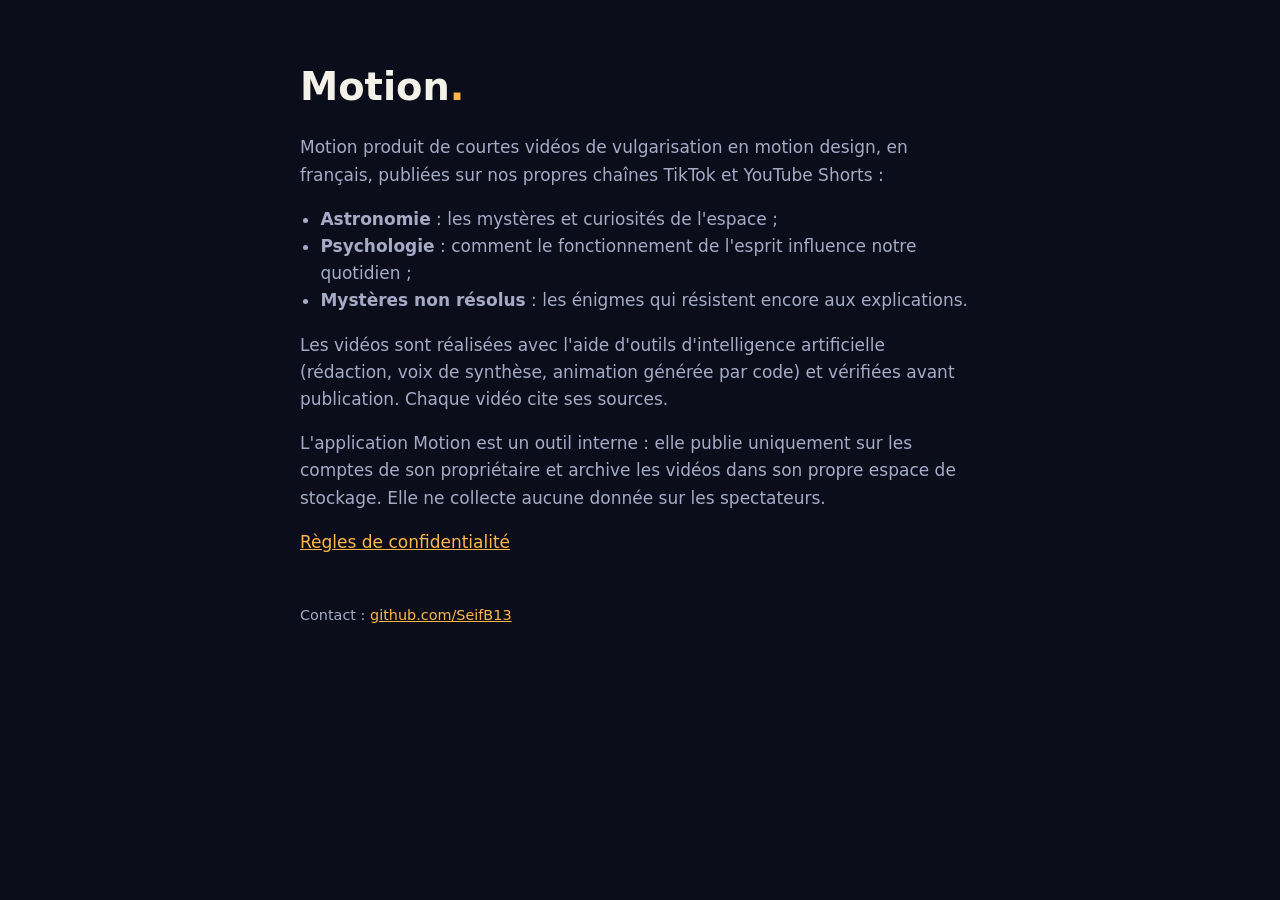
==== index.html @ 29171feb "Pages d'accueil et de confidentialité de Motion Co-Authored-By: Claude Opus 5.5 <noreply@anthropic.c" ====
<!doctype html>
<html lang="fr">
<head>
  <meta charset="utf-8">
  <meta name="viewport" content="width=device-width, initial-scale=1">
  <title>Motion</title>
  <meta name="description" content="Motion — chaînes de vulgarisation en motion design : astronomie, psychologie, mystères.">
  <style>
    :root { --bg: #0b0e1a; --ink: #f4f1e8; --dim: #a5abc7; --accent: #ffb547; }
    * { box-sizing: border-box; }
    body { margin: 0; background: var(--bg); color: var(--ink); font: 17px/1.6 system-ui, -apple-system, "Segoe UI", sans-serif; }
    main { max-width: 720px; margin: 0 auto; padding: 56px 20px; }
    h1 { font-size: 2.4rem; margin: 0 0 8px; }
    h1 span { color: var(--accent); }
    p, li { color: var(--dim); }
    ul { padding-left: 1.2em; }
    a { color: var(--accent); }
    footer { margin-top: 48px; font-size: .9rem; color: var(--dim); }
  </style>
</head>
<body>
  <main>
    <h1>Motion<span>.</span></h1>
    <p>Motion produit de courtes vidéos de vulgarisation en motion design, en français, publiées sur nos propres chaînes TikTok et YouTube Shorts :</p>
    <ul>
      <li><strong>Astronomie</strong> : les mystères et curiosités de l'espace ;</li>
      <li><strong>Psychologie</strong> : comment le fonctionnement de l'esprit influence notre quotidien ;</li>
      <li><strong>Mystères non résolus</strong> : les énigmes qui résistent encore aux explications.</li>
    </ul>
    <p>Les vidéos sont réalisées avec l'aide d'outils d'intelligence artificielle (rédaction, voix de synthèse, animation générée par code) et vérifiées avant publication. Chaque vidéo cite ses sources.</p>
    <p>L'application Motion est un outil interne : elle publie uniquement sur les comptes de son propriétaire et archive les vidéos dans son propre espace de stockage. Elle ne collecte aucune donnée sur les spectateurs.</p>
    <p><a href="confidentialite.html">Règles de confidentialité</a></p>
    <footer>Contact : <a href="https://github.com/SeifB13">github.com/SeifB13</a></footer>
  </main>
</body>
</html>
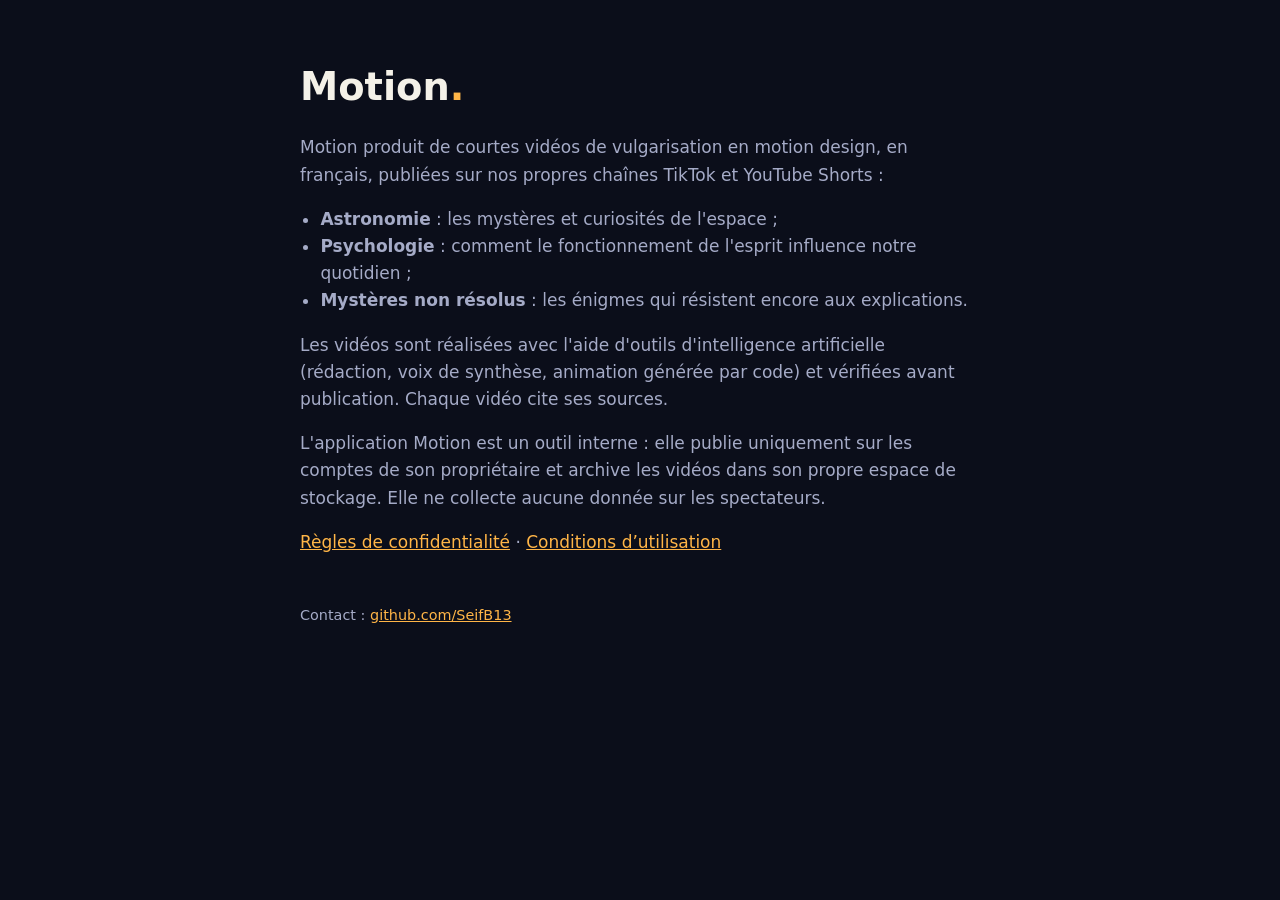
==== commit a912bd1f: "Page des conditions d'utilisation Co-Authored-By: Claude Opus 5.5 <noreply@anthropic.com>" ====
--- a/index.html
+++ b/index.html
@@ -29,7 +29,7 @@
     </ul>
     <p>Les vidéos sont réalisées avec l'aide d'outils d'intelligence artificielle (rédaction, voix de synthèse, animation générée par code) et vérifiées avant publication. Chaque vidéo cite ses sources.</p>
     <p>L'application Motion est un outil interne : elle publie uniquement sur les comptes de son propriétaire et archive les vidéos dans son propre espace de stockage. Elle ne collecte aucune donnée sur les spectateurs.</p>
-    <p><a href="confidentialite.html">Règles de confidentialité</a></p>
+    <p><a href="confidentialite.html">Règles de confidentialité</a> · <a href="conditions.html">Conditions d’utilisation</a></p>
     <footer>Contact : <a href="https://github.com/SeifB13">github.com/SeifB13</a></footer>
   </main>
 </body>
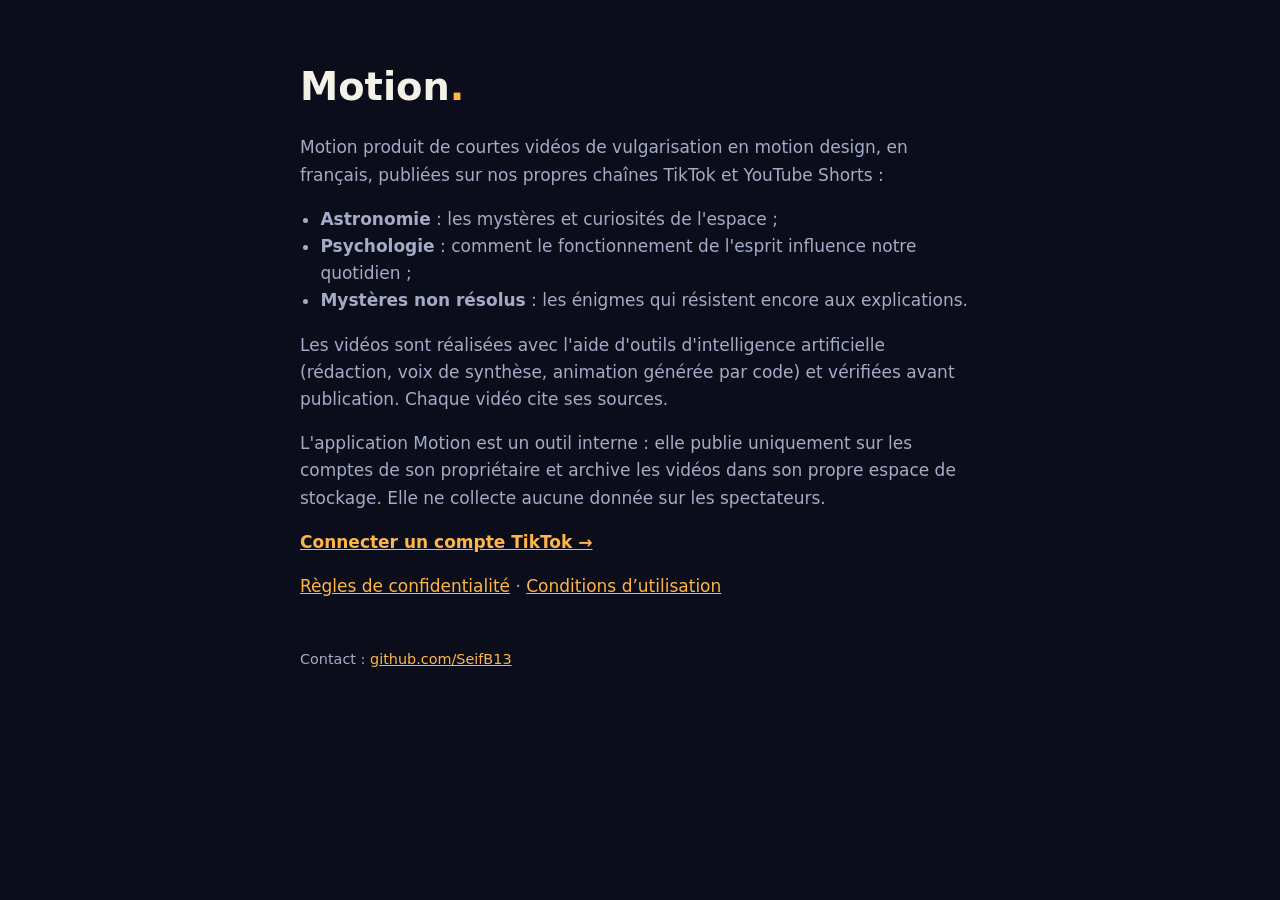
==== commit 135544ea: "Page de connexion des comptes TikTok" ====
--- a/index.html
+++ b/index.html
@@ -29,6 +29,7 @@
     </ul>
     <p>Les vidéos sont réalisées avec l'aide d'outils d'intelligence artificielle (rédaction, voix de synthèse, animation générée par code) et vérifiées avant publication. Chaque vidéo cite ses sources.</p>
     <p>L'application Motion est un outil interne : elle publie uniquement sur les comptes de son propriétaire et archive les vidéos dans son propre espace de stockage. Elle ne collecte aucune donnée sur les spectateurs.</p>
+    <p><a href="connexion.html"><strong>Connecter un compte TikTok →</strong></a></p>
     <p><a href="confidentialite.html">Règles de confidentialité</a> · <a href="conditions.html">Conditions d’utilisation</a></p>
     <footer>Contact : <a href="https://github.com/SeifB13">github.com/SeifB13</a></footer>
   </main>
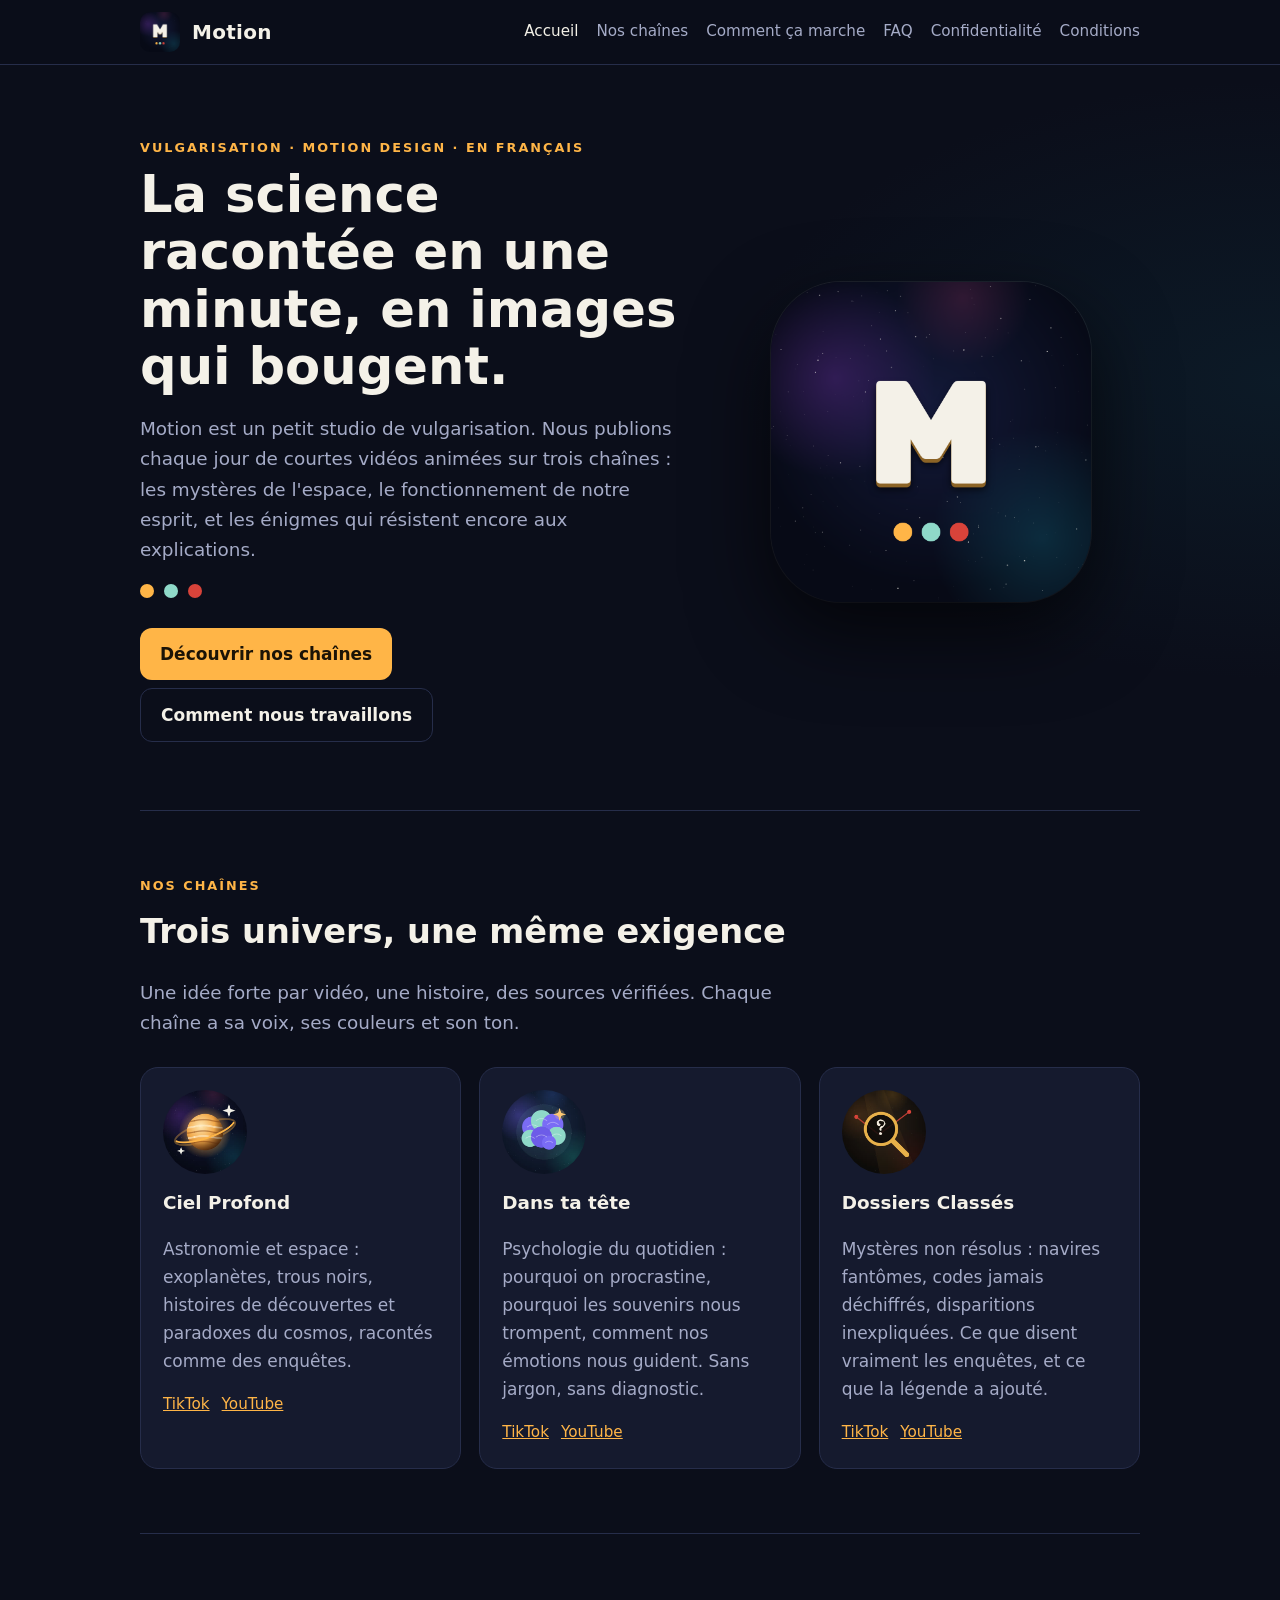
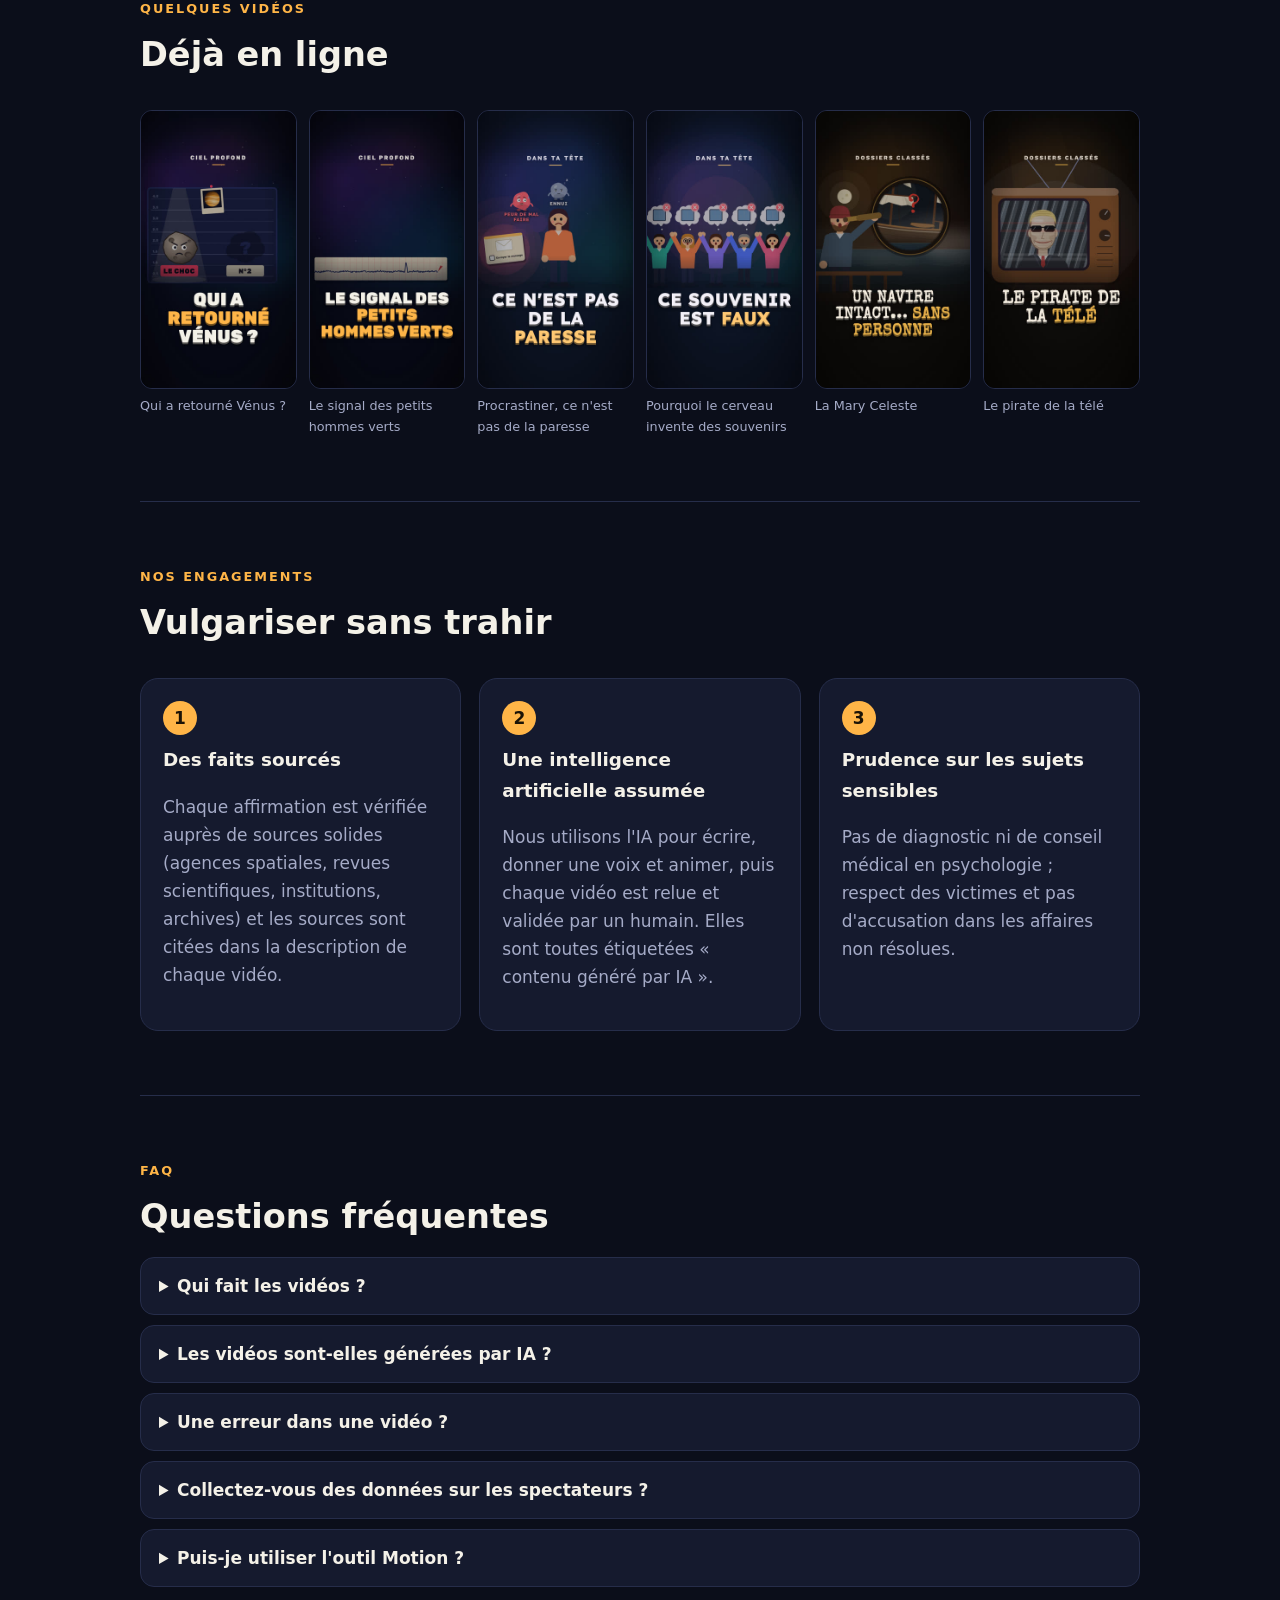
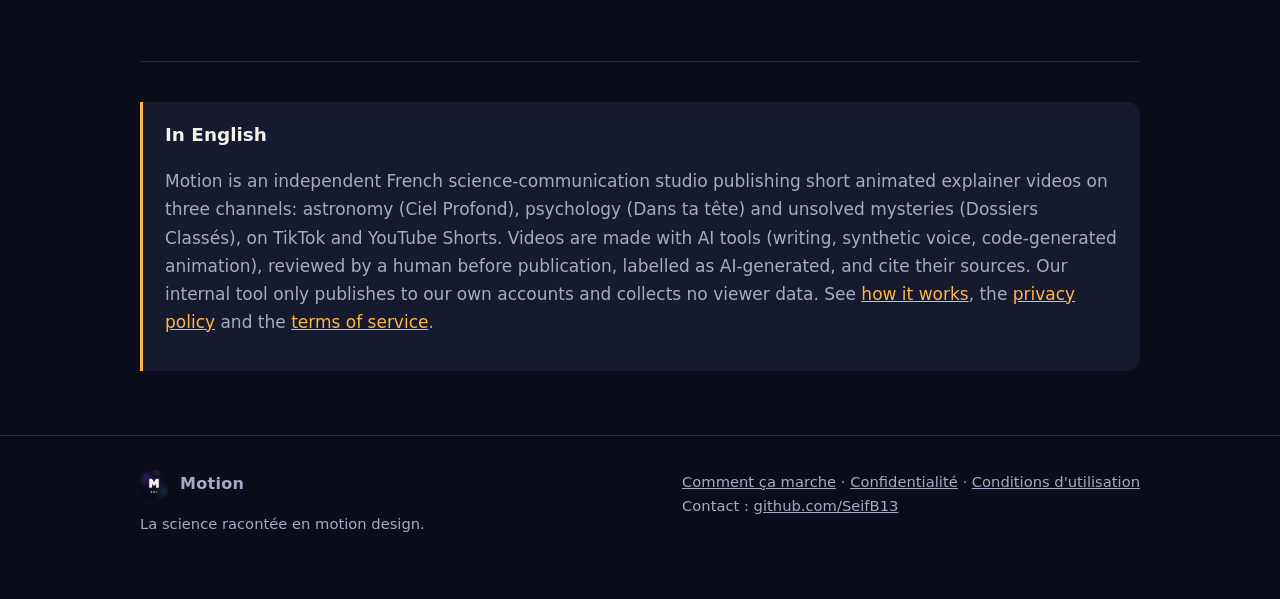
==== commit 79f7f309: "Site Motion complet : accueil (chaînes, vidéos, engagements, FAQ), comment ça marche, favicon et icô" ====
--- a/index.html
+++ b/index.html
@@ -3,35 +3,119 @@
 <head>
   <meta charset="utf-8">
   <meta name="viewport" content="width=device-width, initial-scale=1">
-  <title>Motion</title>
-  <meta name="description" content="Motion — chaînes de vulgarisation en motion design : astronomie, psychologie, mystères.">
-  <style>
-    :root { --bg: #0b0e1a; --ink: #f4f1e8; --dim: #a5abc7; --accent: #ffb547; }
-    * { box-sizing: border-box; }
-    body { margin: 0; background: var(--bg); color: var(--ink); font: 17px/1.6 system-ui, -apple-system, "Segoe UI", sans-serif; }
-    main { max-width: 720px; margin: 0 auto; padding: 56px 20px; }
-    h1 { font-size: 2.4rem; margin: 0 0 8px; }
-    h1 span { color: var(--accent); }
-    p, li { color: var(--dim); }
-    ul { padding-left: 1.2em; }
-    a { color: var(--accent); }
-    footer { margin-top: 48px; font-size: .9rem; color: var(--dim); }
-  </style>
+  <title>Motion — la science racontée en motion design</title>
+  <meta name="description" content="Motion produit de courtes vidéos de vulgarisation en motion design, en français : astronomie, psychologie et mystères non résolus, sur TikTok et YouTube Shorts.">
+  <link rel="icon" href="favicon.ico" sizes="any">
+  <link rel="icon" type="image/png" sizes="32x32" href="img/favicon-32.png">
+  <link rel="icon" type="image/png" sizes="192x192" href="img/icon-192.png">
+  <link rel="apple-touch-icon" href="img/apple-touch-icon.png">
+  <meta property="og:title" content="Motion — la science racontée en motion design">
+  <meta property="og:image" content="img/icon-512.png">
+  <link rel="stylesheet" href="style.css">
 </head>
 <body>
-  <main>
-    <h1>Motion<span>.</span></h1>
-    <p>Motion produit de courtes vidéos de vulgarisation en motion design, en français, publiées sur nos propres chaînes TikTok et YouTube Shorts :</p>
-    <ul>
-      <li><strong>Astronomie</strong> : les mystères et curiosités de l'espace ;</li>
-      <li><strong>Psychologie</strong> : comment le fonctionnement de l'esprit influence notre quotidien ;</li>
-      <li><strong>Mystères non résolus</strong> : les énigmes qui résistent encore aux explications.</li>
-    </ul>
-    <p>Les vidéos sont réalisées avec l'aide d'outils d'intelligence artificielle (rédaction, voix de synthèse, animation générée par code) et vérifiées avant publication. Chaque vidéo cite ses sources.</p>
-    <p>L'application Motion est un outil interne : elle publie uniquement sur les comptes de son propriétaire et archive les vidéos dans son propre espace de stockage. Elle ne collecte aucune donnée sur les spectateurs.</p>
-    <p><a href="connexion.html"><strong>Connecter un compte TikTok →</strong></a></p>
-    <p><a href="confidentialite.html">Règles de confidentialité</a> · <a href="conditions.html">Conditions d’utilisation</a></p>
-    <footer>Contact : <a href="https://github.com/SeifB13">github.com/SeifB13</a></footer>
+  <header class="site">
+    <div class="wrap">
+      <a class="brand" href="index.html"><img src="img/icon-192.png" alt="">Motion</a>
+      <nav class="main">
+        <a href="index.html" aria-current="page">Accueil</a>
+        <a href="#chaines">Nos chaînes</a>
+        <a href="fonctionnement.html">Comment ça marche</a>
+        <a href="#faq">FAQ</a>
+        <a href="confidentialite.html">Confidentialité</a>
+        <a href="conditions.html">Conditions</a>
+      </nav>
+    </div>
+  </header>
+
+  <main class="wrap">
+    <section class="hero">
+      <div>
+        <div class="kicker">Vulgarisation · motion design · en français</div>
+        <h1>La science racontée en une minute, en images qui bougent.</h1>
+        <p class="lead">Motion est un petit studio de vulgarisation. Nous publions chaque jour de courtes vidéos animées sur trois chaînes : les mystères de l'espace, le fonctionnement de notre esprit, et les énigmes qui résistent encore aux explications.</p>
+        <div class="dots"><span style="background:#ffb547"></span><span style="background:#8fd9c9"></span><span style="background:#d8433a"></span></div>
+        <a class="btn" href="#chaines">Découvrir nos chaînes</a>
+        <a class="btn ghost" href="fonctionnement.html">Comment nous travaillons</a>
+      </div>
+      <img class="icon" src="img/motion-icon.png" alt="Logo Motion : un M crème sur un ciel étoilé, avec trois points ambre, menthe et rouge pour les trois chaînes">
+    </section>
+
+    <section id="chaines">
+      <div class="kicker">Nos chaînes</div>
+      <h2>Trois univers, une même exigence</h2>
+      <p class="lead">Une idée forte par vidéo, une histoire, des sources vérifiées. Chaque chaîne a sa voix, ses couleurs et son ton.</p>
+      <div class="grid3">
+        <article class="card">
+          <img class="logo" src="img/logo-astro.jpg" alt="Logo Ciel Profond">
+          <h3>Ciel Profond</h3>
+          <p>Astronomie et espace : exoplanètes, trous noirs, histoires de découvertes et paradoxes du cosmos, racontés comme des enquêtes.</p>
+          <div class="links"><a href="https://www.tiktok.com/@cielprofondfr">TikTok</a><a href="https://www.youtube.com/channel/UCElJ05g0iF3iy4omnyUXu_g">YouTube</a></div>
+        </article>
+        <article class="card">
+          <img class="logo" src="img/logo-psycho.jpg" alt="Logo Dans ta tête">
+          <h3>Dans ta tête</h3>
+          <p>Psychologie du quotidien : pourquoi on procrastine, pourquoi les souvenirs nous trompent, comment nos émotions nous guident. Sans jargon, sans diagnostic.</p>
+          <div class="links"><a href="https://www.tiktok.com/@danstatete.psycho">TikTok</a><a href="https://www.youtube.com/channel/UC9CgB1-5zHSvkouWX0XUWZw">YouTube</a></div>
+        </article>
+        <article class="card">
+          <img class="logo" src="img/logo-mysteres.jpg" alt="Logo Dossiers Classés">
+          <h3>Dossiers Classés</h3>
+          <p>Mystères non résolus : navires fantômes, codes jamais déchiffrés, disparitions inexpliquées. Ce que disent vraiment les enquêtes, et ce que la légende a ajouté.</p>
+          <div class="links"><a href="https://www.tiktok.com/@dossiersclassesfr">TikTok</a><a href="https://www.youtube.com/channel/UCSOmn6x0rW_GWmWMVEn3QtA">YouTube</a></div>
+        </article>
+      </div>
+    </section>
+
+    <section id="videos">
+      <div class="kicker">Quelques vidéos</div>
+      <h2>Déjà en ligne</h2>
+      <div class="covers">
+        <a href="https://youtube.com/shorts/5-Udl4ikxjY"><img src="img/cover-venus.jpg" alt="">Qui a retourné Vénus ?</a>
+        <a href="https://youtube.com/shorts/n9larW2vkas"><img src="img/cover-pulsars.jpg" alt="">Le signal des petits hommes verts</a>
+        <a href="https://youtube.com/shorts/-pz7Dnoasds"><img src="img/cover-procrastination.jpg" alt="">Procrastiner, ce n'est pas de la paresse</a>
+        <a href="https://youtube.com/shorts/ipoR4uM3ViM"><img src="img/cover-faux-souvenirs.jpg" alt="">Pourquoi le cerveau invente des souvenirs</a>
+        <a href="https://youtube.com/shorts/1oh_repikds"><img src="img/cover-mary-celeste.jpg" alt="">La Mary Celeste</a>
+        <a href="https://youtube.com/shorts/CNRC-VJ-ozg"><img src="img/cover-pirate.jpg" alt="">Le pirate de la télé</a>
+      </div>
+    </section>
+
+    <section id="engagements">
+      <div class="kicker">Nos engagements</div>
+      <h2>Vulgariser sans trahir</h2>
+      <div class="steps">
+        <div class="card"><h3>Des faits sourcés</h3><p>Chaque affirmation est vérifiée auprès de sources solides (agences spatiales, revues scientifiques, institutions, archives) et les sources sont citées dans la description de chaque vidéo.</p></div>
+        <div class="card"><h3>Une intelligence artificielle assumée</h3><p>Nous utilisons l'IA pour écrire, donner une voix et animer, puis chaque vidéo est relue et validée par un humain. Elles sont toutes étiquetées « contenu généré par IA ».</p></div>
+        <div class="card"><h3>Prudence sur les sujets sensibles</h3><p>Pas de diagnostic ni de conseil médical en psychologie ; respect des victimes et pas d'accusation dans les affaires non résolues.</p></div>
+      </div>
+    </section>
+
+    <section id="faq">
+      <div class="kicker">FAQ</div>
+      <h2>Questions fréquentes</h2>
+      <details><summary>Qui fait les vidéos ?</summary><p>Motion est un projet indépendant. Les vidéos sont produites avec un outil interne qui assemble la recherche, l'écriture, la voix de synthèse et l'animation, puis chaque vidéo est validée à la main avant publication. Voir <a href="fonctionnement.html">comment ça marche</a>.</p></details>
+      <details><summary>Les vidéos sont-elles générées par IA ?</summary><p>En partie : le texte, la voix et l'animation sont produits avec des outils d'IA et du code, puis vérifiés. Nous l'indiquons sur chaque vidéo avec l'étiquette prévue par TikTok et YouTube.</p></details>
+      <details><summary>Une erreur dans une vidéo ?</summary><p>Ça peut arriver malgré nos vérifications. Signale-la en commentaire sous la vidéo ou via le contact ci-dessous : nous corrigeons la description et en tenons compte pour les vidéos suivantes.</p></details>
+      <details><summary>Collectez-vous des données sur les spectateurs ?</summary><p>Non. Motion ne collecte aucune donnée sur les personnes qui regardent ou commentent nos vidéos. Voir nos <a href="confidentialite.html">règles de confidentialité</a>.</p></details>
+      <details><summary>Puis-je utiliser l'outil Motion ?</summary><p>Non : c'est un outil interne, utilisé uniquement pour publier sur nos propres comptes. Il n'est pas proposé au public.</p></details>
+    </section>
+
+    <section style="border-bottom:0;padding-top:0">
+      <div class="en">
+        <h3>In English</h3>
+        <p>Motion is an independent French science-communication studio publishing short animated explainer videos on three channels: astronomy (Ciel Profond), psychology (Dans ta tête) and unsolved mysteries (Dossiers Classés), on TikTok and YouTube Shorts. Videos are made with AI tools (writing, synthetic voice, code-generated animation), reviewed by a human before publication, labelled as AI-generated, and cite their sources. Our internal tool only publishes to our own accounts and collects no viewer data. See <a href="fonctionnement.html">how it works</a>, the <a href="confidentialite.html">privacy policy</a> and the <a href="conditions.html">terms of service</a>.</p>
+      </div>
+    </section>
   </main>
+
+  <footer class="site">
+    <div class="wrap">
+      <div><a class="brand" href="index.html"><img src="img/icon-192.png" alt="">Motion</a><p>La science racontée en motion design.</p></div>
+      <div>
+        <a href="fonctionnement.html">Comment ça marche</a> · <a href="confidentialite.html">Confidentialité</a> · <a href="conditions.html">Conditions d'utilisation</a><br>
+        Contact : <a href="https://github.com/SeifB13">github.com/SeifB13</a>
+      </div>
+    </div>
+  </footer>
 </body>
 </html>
--- a/style.css
+++ b/style.css
@@ -0,0 +1,86 @@
+/* Motion — feuille de style commune (même univers que l'icône : nuit étoilée, crème, ambre) */
+:root {
+  --bg: #0b0e1a;
+  --bg2: #141a33;
+  --card: #151a2e;
+  --line: #262d4a;
+  --ink: #f4f1e8;
+  --dim: #a5abc7;
+  --accent: #ffb547;
+  --mint: #8fd9c9;
+  --red: #d8433a;
+}
+* { box-sizing: border-box; }
+html { scroll-behavior: smooth; }
+body {
+  margin: 0;
+  color: var(--ink);
+  background: radial-gradient(1200px 600px at 20% -10%, #2a1d4d55, transparent 60%), radial-gradient(900px 500px at 100% 10%, #0f3b4a44, transparent 60%), var(--bg);
+  font: 17px/1.65 system-ui, -apple-system, "Segoe UI", Roboto, sans-serif;
+}
+a { color: var(--accent); }
+img { max-width: 100%; display: block; }
+.wrap { max-width: 1040px; margin: 0 auto; padding: 0 20px; }
+
+/* En-tête */
+header.site { position: sticky; top: 0; z-index: 10; background: #0b0e1acc; backdrop-filter: blur(10px); border-bottom: 1px solid var(--line); }
+header.site .wrap { display: flex; align-items: center; justify-content: space-between; gap: 16px; padding-top: 12px; padding-bottom: 12px; flex-wrap: wrap; }
+.brand { display: flex; align-items: center; gap: 12px; color: var(--ink); text-decoration: none; font-weight: 800; font-size: 1.25rem; letter-spacing: .3px; }
+.brand img { width: 40px; height: 40px; border-radius: 10px; }
+nav.main { display: flex; gap: 18px; flex-wrap: wrap; font-size: .95rem; }
+nav.main a { color: var(--dim); text-decoration: none; }
+nav.main a:hover, nav.main a[aria-current] { color: var(--ink); }
+
+/* Sections */
+section { padding: 64px 0; border-bottom: 1px solid var(--line); }
+section:last-of-type { border-bottom: 0; }
+h1 { font-size: clamp(2rem, 5vw, 3.2rem); line-height: 1.12; margin: 0 0 16px; }
+h2 { font-size: clamp(1.5rem, 3.5vw, 2.1rem); margin: 0 0 12px; }
+h3 { font-size: 1.15rem; margin: 0 0 6px; }
+.lead { font-size: 1.15rem; color: var(--dim); max-width: 640px; }
+p, li { color: var(--dim); }
+strong { color: var(--ink); }
+.kicker { color: var(--accent); font-weight: 700; text-transform: uppercase; letter-spacing: 2px; font-size: .8rem; margin-bottom: 8px; }
+
+/* Accueil */
+.hero { display: grid; grid-template-columns: 1.3fr 1fr; gap: 40px; align-items: center; padding: 72px 0 64px; }
+.hero .icon { width: min(320px, 100%); justify-self: center; border-radius: 22%; box-shadow: 0 30px 80px #000a, 0 0 0 1px #ffffff14; }
+.dots { display: flex; gap: 10px; margin: 18px 0 26px; }
+.dots span { width: 14px; height: 14px; border-radius: 50%; }
+.btn { display: inline-block; padding: 12px 20px; border-radius: 12px; background: var(--accent); color: #1b1306; font-weight: 800; text-decoration: none; margin: 4px 8px 4px 0; }
+.btn.ghost { background: transparent; color: var(--ink); border: 1px solid var(--line); }
+
+.grid3 { display: grid; grid-template-columns: repeat(3, 1fr); gap: 18px; margin-top: 28px; }
+.card { background: var(--card); border: 1px solid var(--line); border-radius: 18px; padding: 22px; }
+.card img.logo { width: 84px; height: 84px; border-radius: 50%; margin-bottom: 14px; }
+.card .links { margin-top: 12px; font-size: .95rem; }
+.card .links a { margin-right: 12px; }
+
+.steps { counter-reset: s; display: grid; grid-template-columns: repeat(3, 1fr); gap: 18px; margin-top: 28px; }
+.steps .card::before { counter-increment: s; content: counter(s); display: inline-grid; place-items: center; width: 34px; height: 34px; border-radius: 50%; background: var(--accent); color: #1b1306; font-weight: 800; margin-bottom: 10px; }
+
+.covers { display: grid; grid-template-columns: repeat(6, 1fr); gap: 12px; margin-top: 28px; }
+.covers a { text-decoration: none; color: var(--dim); font-size: .8rem; }
+.covers img { border-radius: 12px; aspect-ratio: 9 / 16; object-fit: cover; width: 100%; margin-bottom: 6px; border: 1px solid var(--line); }
+
+details { background: var(--card); border: 1px solid var(--line); border-radius: 14px; padding: 14px 18px; margin: 10px 0; }
+summary { cursor: pointer; font-weight: 700; color: var(--ink); }
+
+/* Pages de texte */
+.doc { max-width: 760px; padding: 48px 0 24px; }
+.doc h2 { font-size: 1.35rem; margin-top: 34px; }
+.en { margin-top: 40px; padding: 18px 22px; border-left: 3px solid var(--accent); background: var(--card); border-radius: 0 14px 14px 0; }
+
+/* Pied de page */
+footer.site { border-top: 1px solid var(--line); padding: 34px 0 48px; font-size: .92rem; color: var(--dim); }
+footer.site .wrap { display: flex; justify-content: space-between; gap: 20px; flex-wrap: wrap; }
+footer.site a { color: var(--dim); }
+footer.site .brand { font-size: 1rem; }
+footer.site .brand img { width: 28px; height: 28px; border-radius: 7px; }
+
+@media (max-width: 820px) {
+  .hero { grid-template-columns: 1fr; padding-top: 40px; }
+  .hero .icon { width: 200px; order: -1; }
+  .grid3, .steps { grid-template-columns: 1fr; }
+  .covers { grid-template-columns: repeat(3, 1fr); }
+}
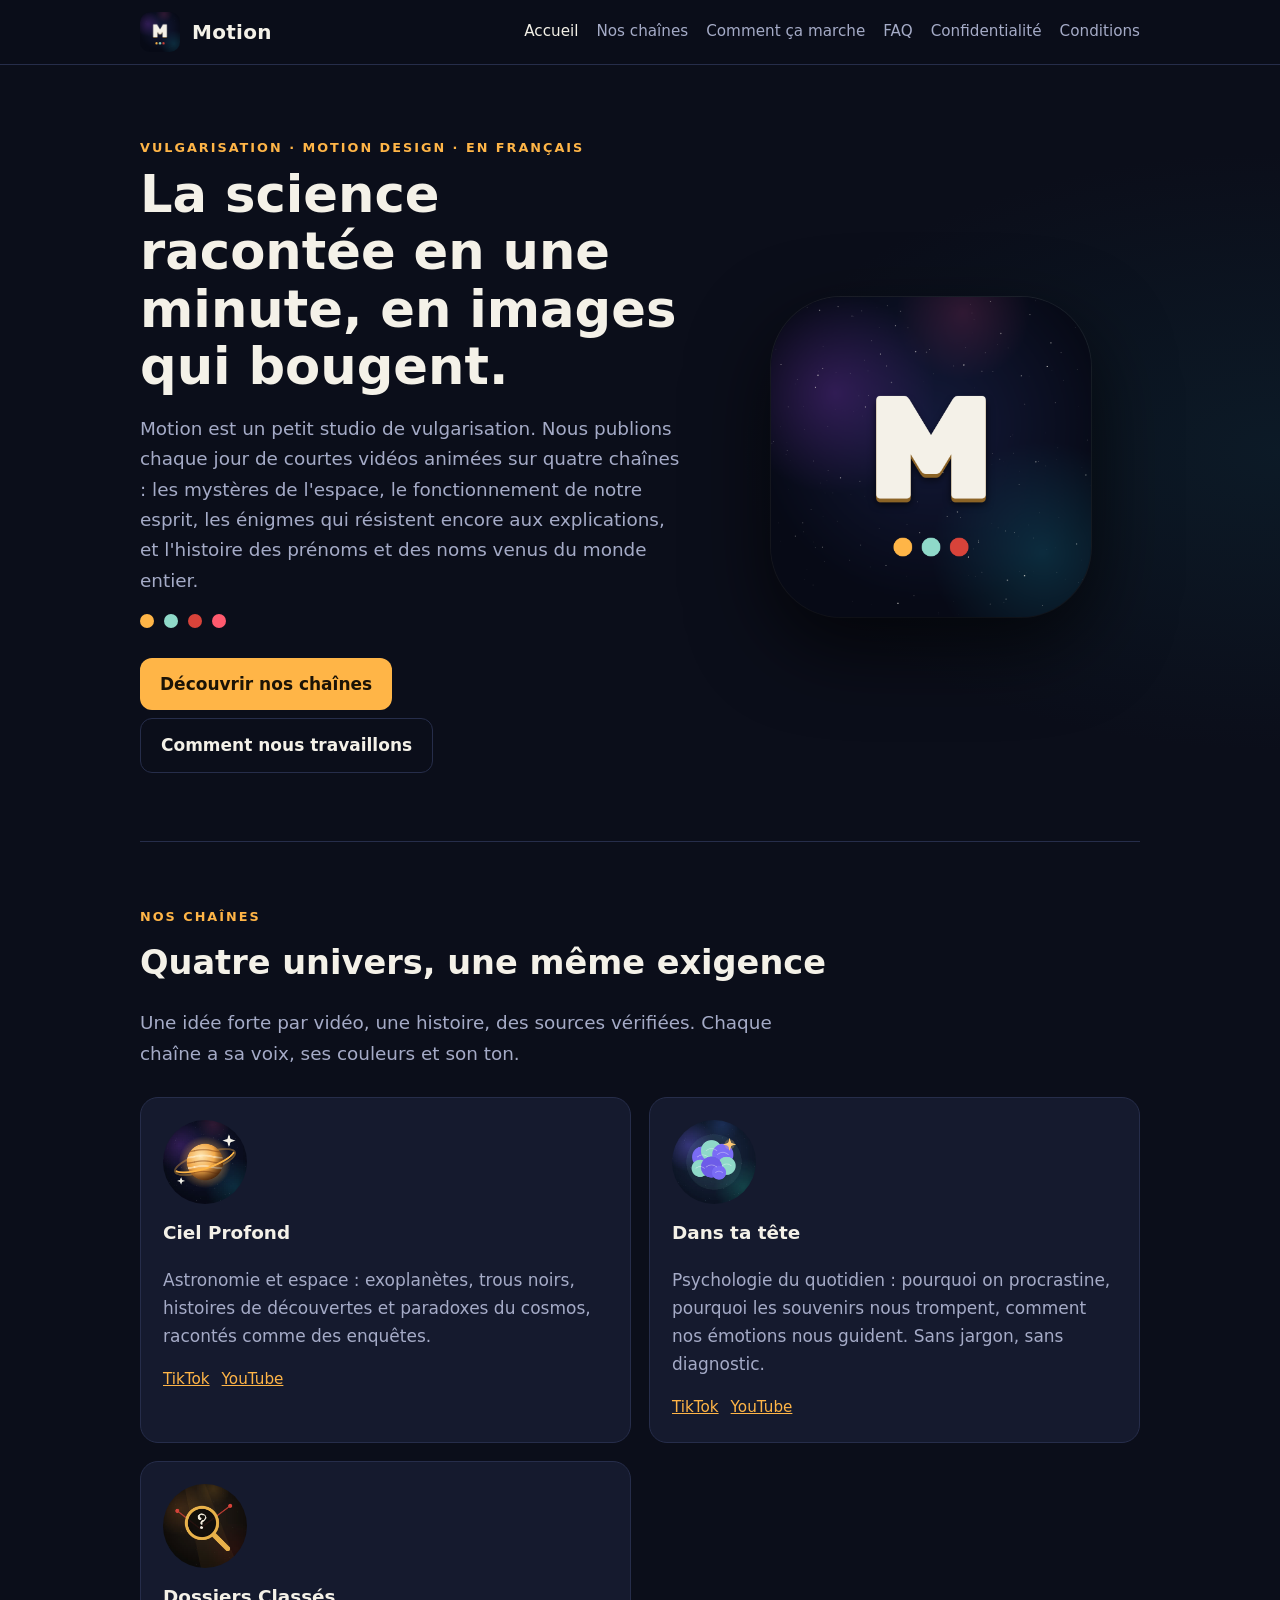
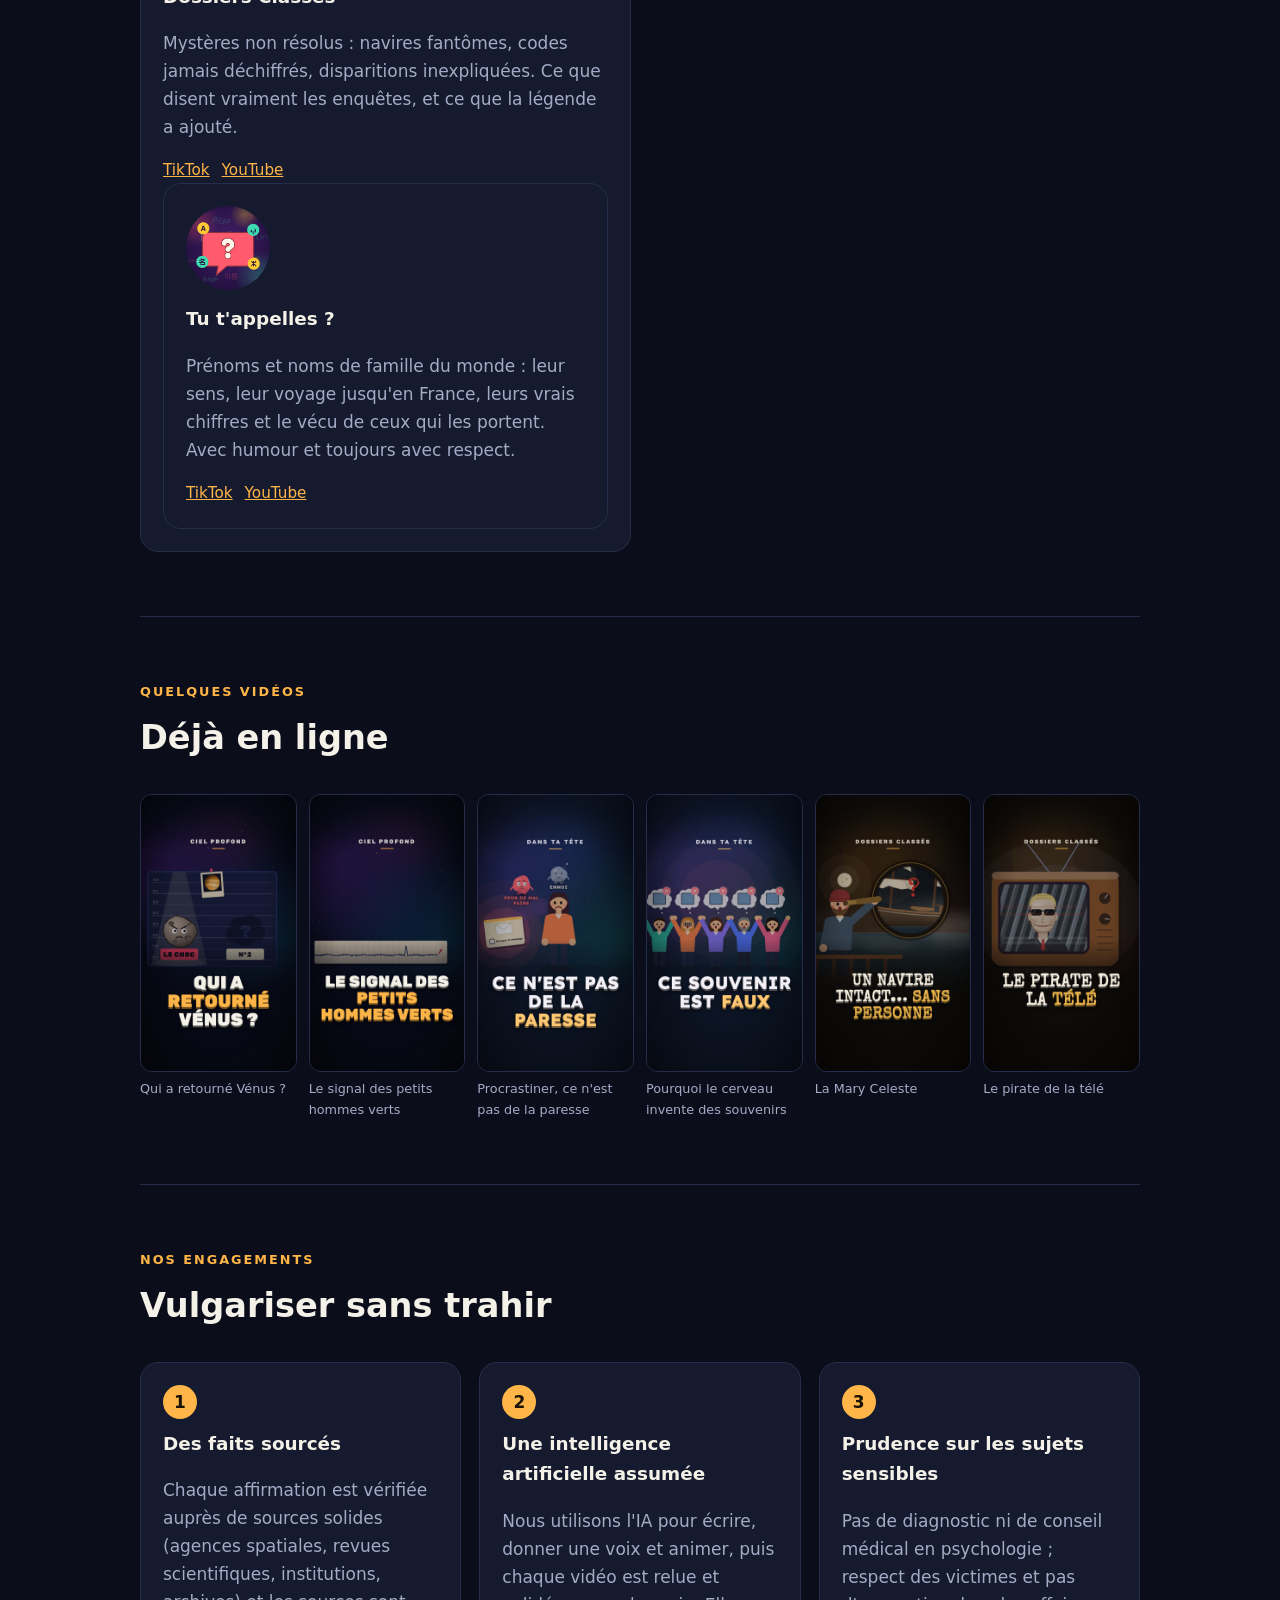
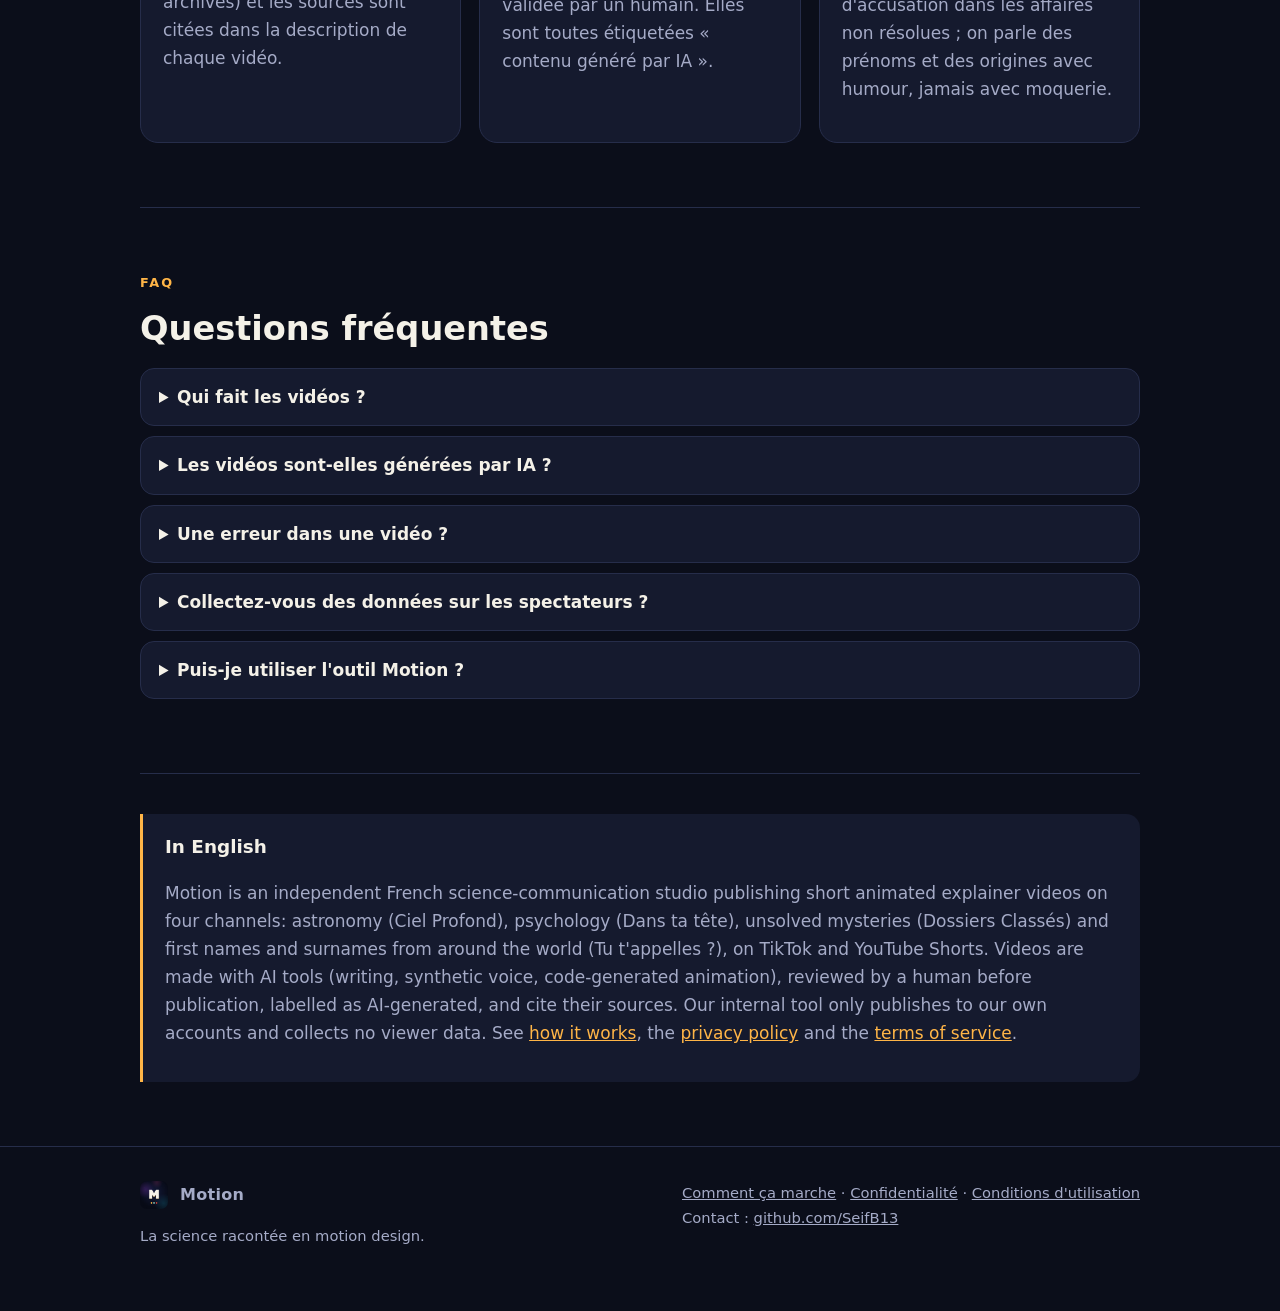
==== commit 11731d32: "Quatrième chaîne : Tu t'appelles ? (prénoms et noms du monde) sur l'accueil et la page de connexion " ====
--- a/index.html
+++ b/index.html
@@ -4,7 +4,7 @@
   <meta charset="utf-8">
   <meta name="viewport" content="width=device-width, initial-scale=1">
   <title>Motion — la science racontée en motion design</title>
-  <meta name="description" content="Motion produit de courtes vidéos de vulgarisation en motion design, en français : astronomie, psychologie et mystères non résolus, sur TikTok et YouTube Shorts.">
+  <meta name="description" content="Motion produit de courtes vidéos de vulgarisation en motion design, en français : astronomie, psychologie, mystères non résolus et histoire des prénoms, sur TikTok et YouTube Shorts.">
   <link rel="icon" href="favicon.ico" sizes="any">
   <link rel="icon" type="image/png" sizes="32x32" href="img/favicon-32.png">
   <link rel="icon" type="image/png" sizes="192x192" href="img/icon-192.png">
@@ -33,19 +33,19 @@
       <div>
         <div class="kicker">Vulgarisation · motion design · en français</div>
         <h1>La science racontée en une minute, en images qui bougent.</h1>
-        <p class="lead">Motion est un petit studio de vulgarisation. Nous publions chaque jour de courtes vidéos animées sur trois chaînes : les mystères de l'espace, le fonctionnement de notre esprit, et les énigmes qui résistent encore aux explications.</p>
-        <div class="dots"><span style="background:#ffb547"></span><span style="background:#8fd9c9"></span><span style="background:#d8433a"></span></div>
+        <p class="lead">Motion est un petit studio de vulgarisation. Nous publions chaque jour de courtes vidéos animées sur quatre chaînes : les mystères de l'espace, le fonctionnement de notre esprit, les énigmes qui résistent encore aux explications, et l'histoire des prénoms et des noms venus du monde entier.</p>
+        <div class="dots"><span style="background:#ffb547"></span><span style="background:#8fd9c9"></span><span style="background:#d8433a"></span><span style="background:#ff5a6e"></span></div>
         <a class="btn" href="#chaines">Découvrir nos chaînes</a>
         <a class="btn ghost" href="fonctionnement.html">Comment nous travaillons</a>
       </div>
-      <img class="icon" src="img/motion-icon.png" alt="Logo Motion : un M crème sur un ciel étoilé, avec trois points ambre, menthe et rouge pour les trois chaînes">
+      <img class="icon" src="img/motion-icon.png" alt="Logo Motion : un M crème sur un ciel étoilé, avec trois points ambre, menthe et rouge">
     </section>
 
     <section id="chaines">
       <div class="kicker">Nos chaînes</div>
-      <h2>Trois univers, une même exigence</h2>
+      <h2>Quatre univers, une même exigence</h2>
       <p class="lead">Une idée forte par vidéo, une histoire, des sources vérifiées. Chaque chaîne a sa voix, ses couleurs et son ton.</p>
-      <div class="grid3">
+      <div class="grid4">
         <article class="card">
           <img class="logo" src="img/logo-astro.jpg" alt="Logo Ciel Profond">
           <h3>Ciel Profond</h3>
@@ -63,6 +63,11 @@
           <h3>Dossiers Classés</h3>
           <p>Mystères non résolus : navires fantômes, codes jamais déchiffrés, disparitions inexpliquées. Ce que disent vraiment les enquêtes, et ce que la légende a ajouté.</p>
           <div class="links"><a href="https://www.tiktok.com/@dossiersclassesfr">TikTok</a><a href="https://www.youtube.com/channel/UCSOmn6x0rW_GWmWMVEn3QtA">YouTube</a></div>
+        <article class="card">
+          <img class="logo" src="img/logo-prenoms.jpg" alt="Logo Tu t'appelles ?">
+          <h3>Tu t'appelles ?</h3>
+          <p>Prénoms et noms de famille du monde : leur sens, leur voyage jusqu'en France, leurs vrais chiffres et le vécu de ceux qui les portent. Avec humour et toujours avec respect.</p>
+          <div class="links"><a href="https://www.tiktok.com/@tutappellesfr">TikTok</a><a href="https://www.youtube.com/@tutappellesfr">YouTube</a></div>
         </article>
       </div>
     </section>
@@ -86,7 +91,7 @@
       <div class="steps">
         <div class="card"><h3>Des faits sourcés</h3><p>Chaque affirmation est vérifiée auprès de sources solides (agences spatiales, revues scientifiques, institutions, archives) et les sources sont citées dans la description de chaque vidéo.</p></div>
         <div class="card"><h3>Une intelligence artificielle assumée</h3><p>Nous utilisons l'IA pour écrire, donner une voix et animer, puis chaque vidéo est relue et validée par un humain. Elles sont toutes étiquetées « contenu généré par IA ».</p></div>
-        <div class="card"><h3>Prudence sur les sujets sensibles</h3><p>Pas de diagnostic ni de conseil médical en psychologie ; respect des victimes et pas d'accusation dans les affaires non résolues.</p></div>
+        <div class="card"><h3>Prudence sur les sujets sensibles</h3><p>Pas de diagnostic ni de conseil médical en psychologie ; respect des victimes et pas d'accusation dans les affaires non résolues ; on parle des prénoms et des origines avec humour, jamais avec moquerie.</p></div>
       </div>
     </section>
 
@@ -103,7 +108,7 @@
     <section style="border-bottom:0;padding-top:0">
       <div class="en">
         <h3>In English</h3>
-        <p>Motion is an independent French science-communication studio publishing short animated explainer videos on three channels: astronomy (Ciel Profond), psychology (Dans ta tête) and unsolved mysteries (Dossiers Classés), on TikTok and YouTube Shorts. Videos are made with AI tools (writing, synthetic voice, code-generated animation), reviewed by a human before publication, labelled as AI-generated, and cite their sources. Our internal tool only publishes to our own accounts and collects no viewer data. See <a href="fonctionnement.html">how it works</a>, the <a href="confidentialite.html">privacy policy</a> and the <a href="conditions.html">terms of service</a>.</p>
+        <p>Motion is an independent French science-communication studio publishing short animated explainer videos on four channels: astronomy (Ciel Profond), psychology (Dans ta tête), unsolved mysteries (Dossiers Classés) and first names and surnames from around the world (Tu t'appelles ?), on TikTok and YouTube Shorts. Videos are made with AI tools (writing, synthetic voice, code-generated animation), reviewed by a human before publication, labelled as AI-generated, and cite their sources. Our internal tool only publishes to our own accounts and collects no viewer data. See <a href="fonctionnement.html">how it works</a>, the <a href="confidentialite.html">privacy policy</a> and the <a href="conditions.html">terms of service</a>.</p>
       </div>
     </section>
   </main>
--- a/style.css
+++ b/style.css
@@ -51,6 +51,7 @@
 .btn.ghost { background: transparent; color: var(--ink); border: 1px solid var(--line); }
 
 .grid3 { display: grid; grid-template-columns: repeat(3, 1fr); gap: 18px; margin-top: 28px; }
+.grid4 { display: grid; grid-template-columns: repeat(2, 1fr); gap: 18px; margin-top: 28px; }
 .card { background: var(--card); border: 1px solid var(--line); border-radius: 18px; padding: 22px; }
 .card img.logo { width: 84px; height: 84px; border-radius: 50%; margin-bottom: 14px; }
 .card .links { margin-top: 12px; font-size: .95rem; }
@@ -81,6 +82,6 @@
 @media (max-width: 820px) {
   .hero { grid-template-columns: 1fr; padding-top: 40px; }
   .hero .icon { width: 200px; order: -1; }
-  .grid3, .steps { grid-template-columns: 1fr; }
+  .grid3, .grid4, .steps { grid-template-columns: 1fr; }
   .covers { grid-template-columns: repeat(3, 1fr); }
 }
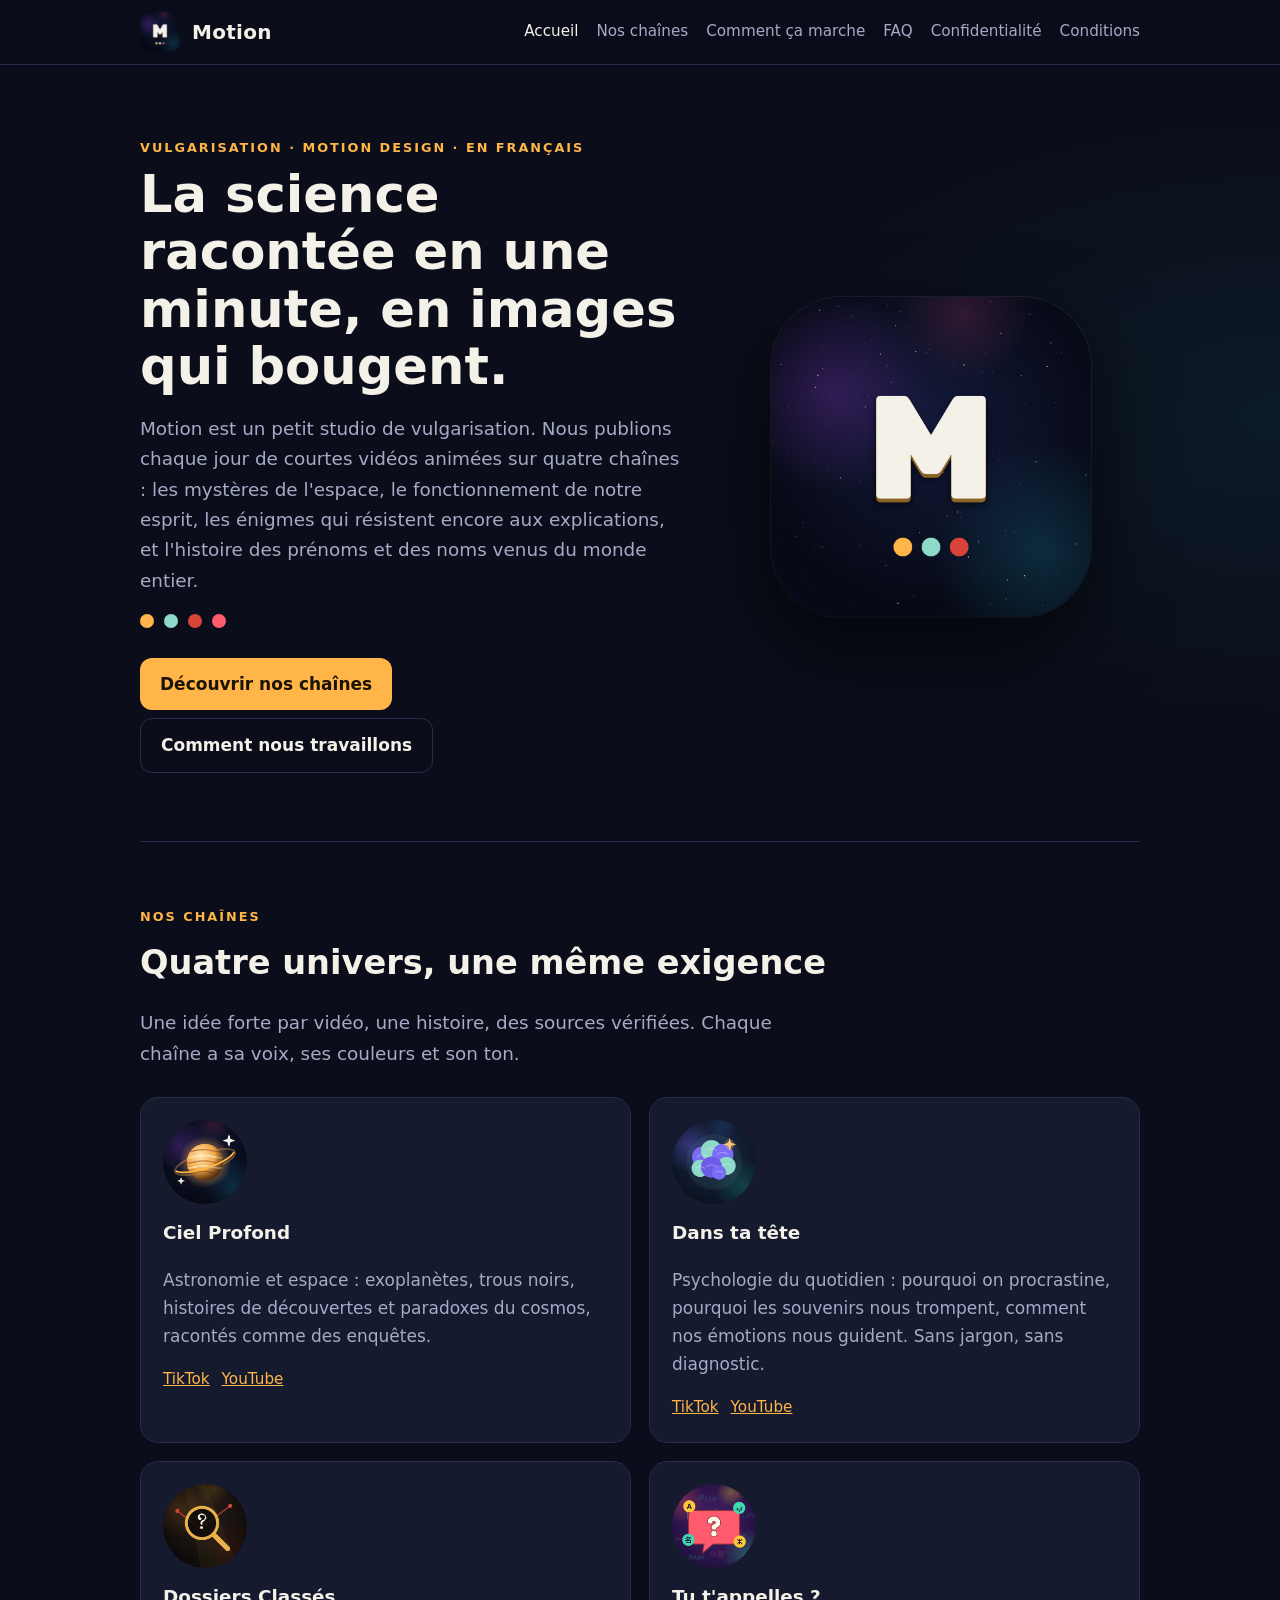
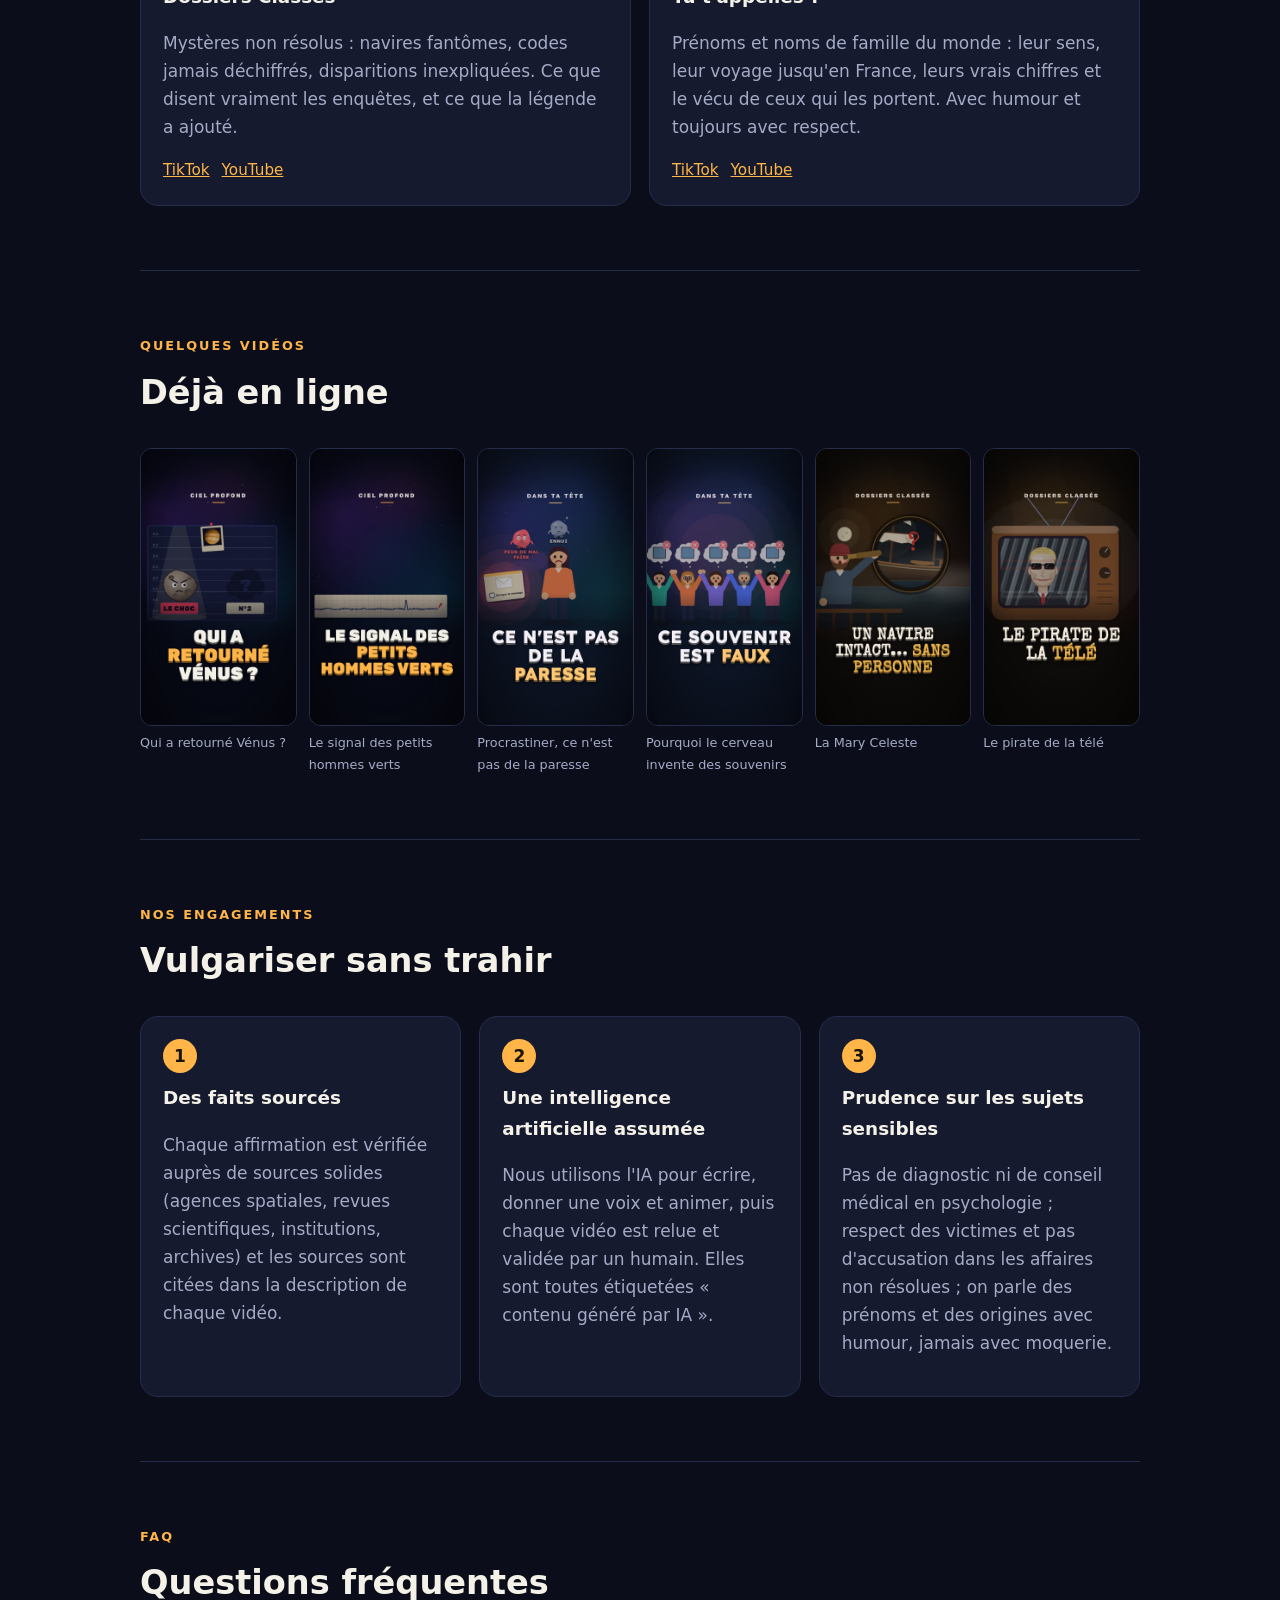
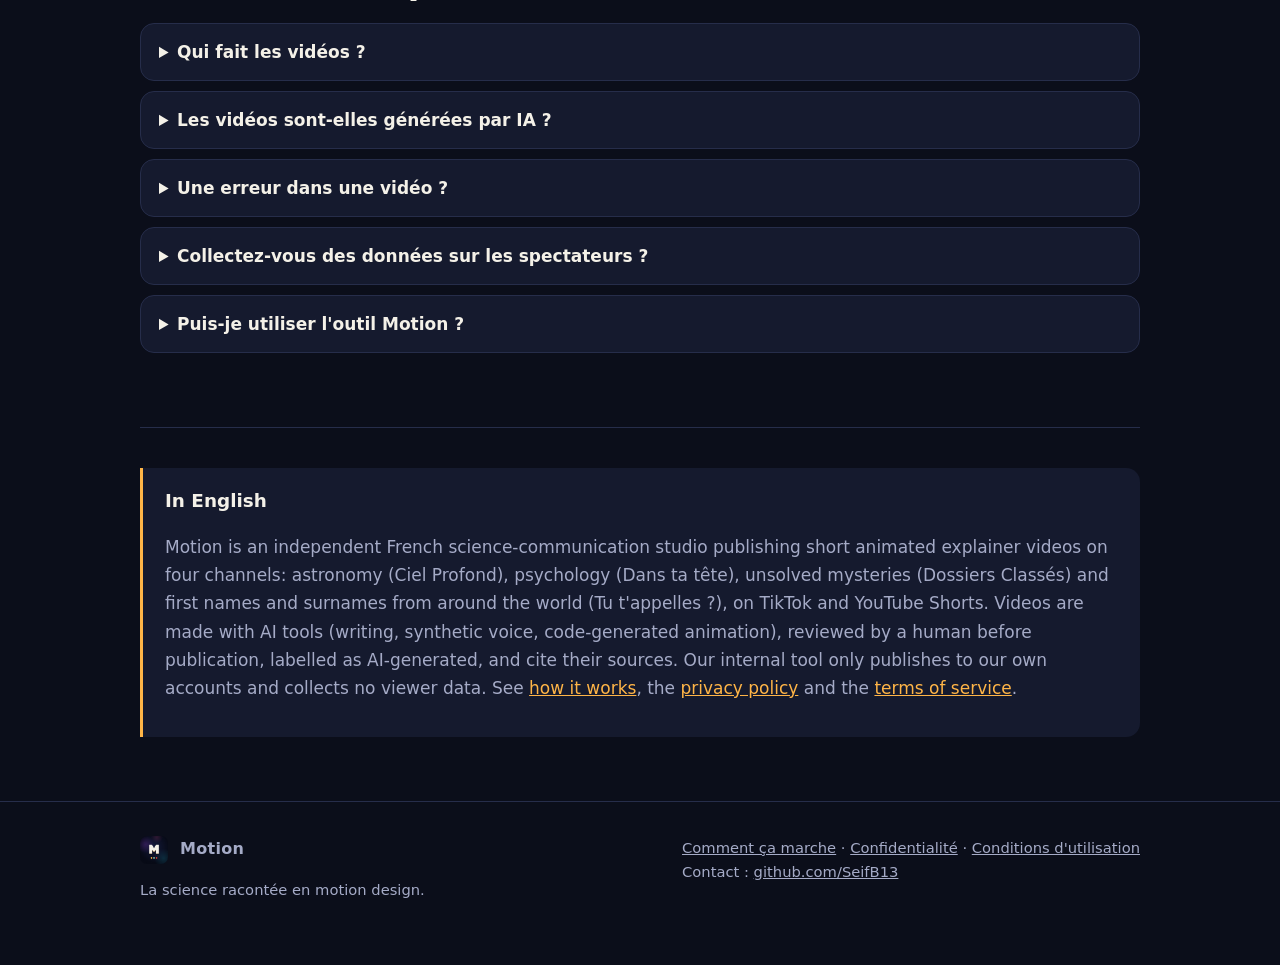
==== commit e8726313: "Accueil : la carte Dossiers Classés est refermée avant celle de Tu t'appelles ? Co-Authored-By: Clau" ====
--- a/index.html
+++ b/index.html
@@ -63,6 +63,7 @@
           <h3>Dossiers Classés</h3>
           <p>Mystères non résolus : navires fantômes, codes jamais déchiffrés, disparitions inexpliquées. Ce que disent vraiment les enquêtes, et ce que la légende a ajouté.</p>
           <div class="links"><a href="https://www.tiktok.com/@dossiersclassesfr">TikTok</a><a href="https://www.youtube.com/channel/UCSOmn6x0rW_GWmWMVEn3QtA">YouTube</a></div>
+        </article>
         <article class="card">
           <img class="logo" src="img/logo-prenoms.jpg" alt="Logo Tu t'appelles ?">
           <h3>Tu t'appelles ?</h3>
